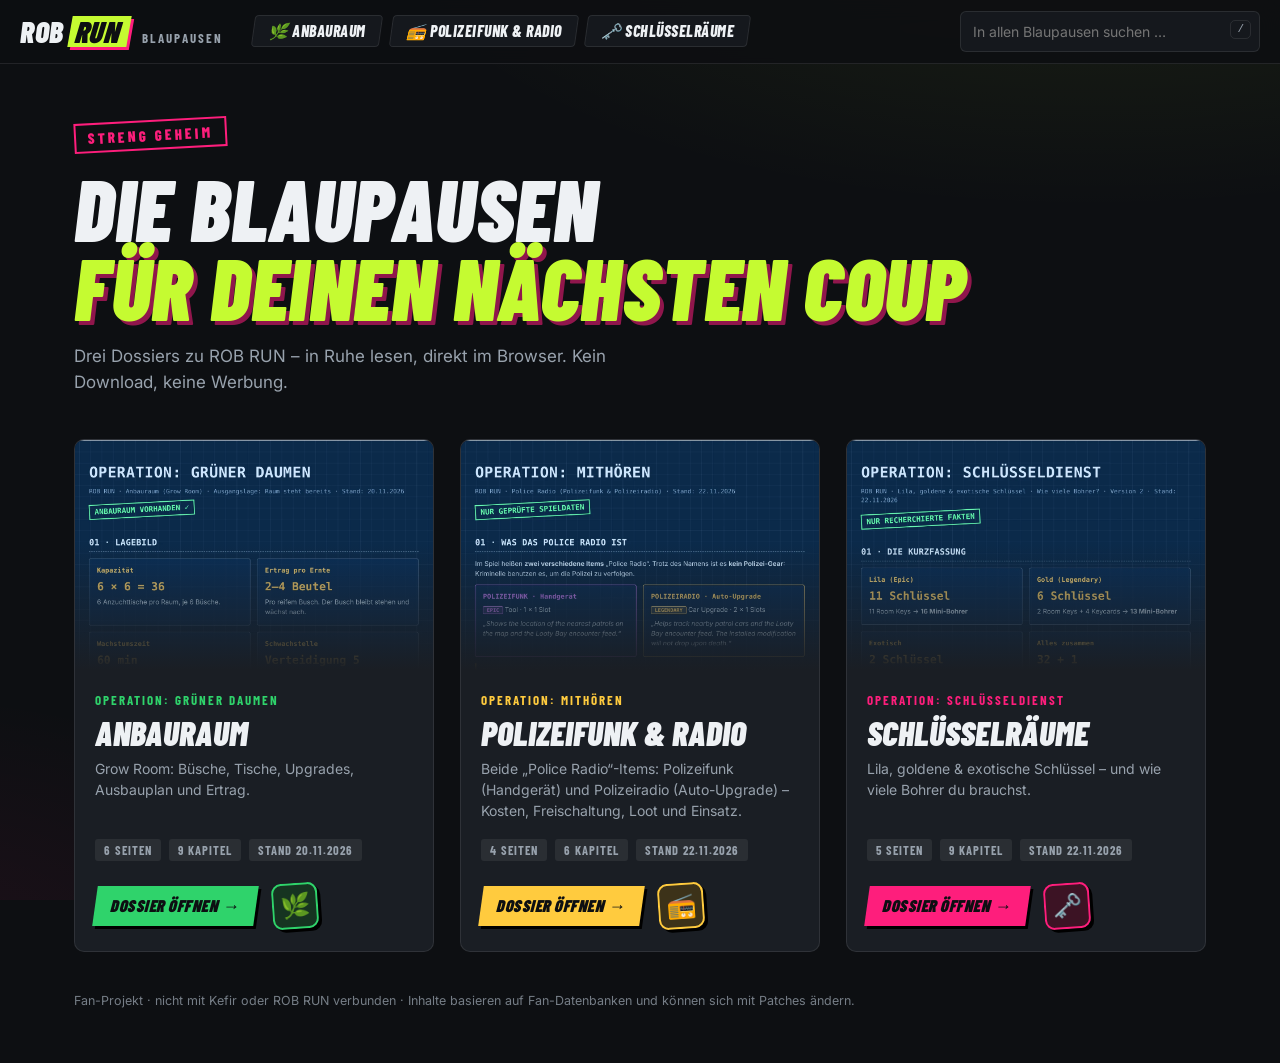
==== blaupausen/index.html @ 280334fb "Blaupausen-Viewer unter /blaupausen hinzufügen Anbauraum, Polizeifunk & Radio und Schlüsselräume als" ====
<!doctype html>
<html lang="de">
<head>
  <meta charset="utf-8">
  <meta name="viewport" content="width=device-width, initial-scale=1, viewport-fit=cover">
  <title>ROB RUN – Blaupausen</title>
  <meta name="description" content="ROB RUN Blaupausen: Anbauraum, Polizeifunk &amp; Polizeiradio und Schlüsselräume – direkt im Browser lesen.">
  <meta name="theme-color" content="#0d0f12">
  <link rel="icon" href="data:image/svg+xml,<svg xmlns='http://www.w3.org/2000/svg' viewBox='0 0 100 100'><text y='.9em' font-size='90'>📐</text></svg>">
  <link rel="preconnect" href="https://fonts.googleapis.com">
  <link rel="preconnect" href="https://fonts.gstatic.com" crossorigin>
  <link href="https://fonts.googleapis.com/css2?family=Barlow+Condensed:ital,wght@0,600;0,700;1,700;1,800;1,900&family=Inter:wght@400;500;600&display=swap" rel="stylesheet">
  <link rel="stylesheet" href="css/style.css?v=3">
</head>
<body>
  <header class="top">
    <a class="logo" href="#" aria-label="Zur Übersicht">
      <span class="logo-rob">ROB</span><span class="logo-run">RUN</span>
      <span class="logo-tag">Blaupausen</span>
    </a>
    <nav class="doc-tabs" id="docTabs" aria-label="Blaupausen"></nav>
    <div class="search">
      <input id="search" type="search" placeholder="In allen Blaupausen suchen …" autocomplete="off" aria-label="Volltextsuche">
      <kbd>/</kbd>
      <ul id="results" hidden></ul>
    </div>
  </header>

  <!-- Übersicht -->
  <main id="home" class="home" hidden>
    <section class="hero">
      <div class="stamp">Streng geheim</div>
      <h1>Die Blaupausen<br><span>für deinen nächsten Coup</span></h1>
      <p>Drei Dossiers zu ROB RUN – in Ruhe lesen, direkt im Browser. Kein Download, keine Werbung.</p>
    </section>
    <section class="cards" id="cards"></section>
    <p class="fine">Fan-Projekt · nicht mit Kefir oder ROB RUN verbunden · Inhalte basieren auf Fan-Datenbanken und können sich mit Patches ändern.</p>
  </main>

  <!-- Lesemodus -->
  <div id="reader" class="reader" hidden>
    <aside class="side" id="side">
      <div class="side-head">
        <div class="side-icon" id="sideIcon"></div>
        <div>
          <div class="side-sub" id="sideSub"></div>
          <h2 id="sideTitle"></h2>
          <div class="side-meta" id="sideMeta"></div>
        </div>
      </div>
      <div class="side-label">Kapitel</div>
      <ol class="toc" id="toc"></ol>
      <div class="side-label">Seiten</div>
      <div class="thumbs" id="thumbs"></div>
    </aside>

    <section class="stage" id="stage" tabindex="-1">
      <div class="pages" id="pages"></div>
    </section>

    <div class="bar" role="toolbar" aria-label="Ansicht">
      <button class="bar-btn only-mobile" id="sideBtn" title="Kapitel & Seiten">☰</button>
      <button class="bar-btn" id="prevBtn" title="Vorherige Seite (←)">‹</button>
      <span class="bar-page"><b id="pageNow">1</b> / <span id="pageAll">1</span></span>
      <button class="bar-btn" id="nextBtn" title="Nächste Seite (→)">›</button>
      <span class="bar-sep"></span>
      <button class="bar-btn" id="zoomOut" title="Verkleinern (−)">−</button>
      <button class="bar-btn bar-zoom" id="zoomFit" title="An Breite anpassen (0)">100 %</button>
      <button class="bar-btn" id="zoomIn" title="Vergrößern (+)">+</button>
      <span class="bar-sep"></span>
      <button class="bar-btn" id="fullBtn" title="Vollbild (F)">⛶</button>
    </div>
    <div class="progress"><i id="progress"></i></div>
  </div>

  <div class="toast" id="toast" role="status" aria-live="polite"></div>

  <script src="data/blaupausen.js?v=3"></script>
  <script src="js/app.js?v=3"></script>
</body>
</html>
---- blaupausen/css/style.css ----
:root {
  --bg: #0d0f12;
  --bg-2: #15181d;
  --card: #1a1e24;
  --line: rgba(255, 255, 255, .09);
  --text: #eef1f4;
  --muted: #98a2ad;
  --lime: #c5fb31;
  --pink: #fe1e7c;
  --yellow: #ffcb3e;
  --accent: var(--lime);
  --head: "Barlow Condensed", "Arial Narrow", Impact, sans-serif;
  --body: "Inter", "Segoe UI", system-ui, sans-serif;
  --top: 64px;
  --zoom: 1;
}

* { box-sizing: border-box; }
html, body { margin: 0; height: 100%; }
body {
  background: var(--bg); color: var(--text); font: 15px/1.5 var(--body);
  background-image:
    radial-gradient(1200px 500px at 85% -10%, rgba(197, 251, 49, .08), transparent 60%),
    radial-gradient(900px 500px at -10% 110%, rgba(254, 30, 124, .08), transparent 60%);
  background-attachment: fixed;
}
button { font: inherit; color: inherit; cursor: pointer; }
kbd { font: 11px/1 ui-monospace, Consolas, monospace; padding: 3px 6px; border-radius: 5px; border: 1px solid var(--line); color: var(--muted); }
[hidden] { display: none !important; }

/* ---------- Kopfzeile ---------- */
.top {
  position: sticky; top: 0; z-index: 50; height: var(--top);
  display: flex; align-items: center; gap: 22px; padding: 0 20px;
  background: rgba(13, 15, 18, .86); backdrop-filter: blur(12px); border-bottom: 1px solid var(--line);
}
.logo { display: flex; align-items: baseline; gap: 2px; text-decoration: none; color: var(--text); white-space: nowrap; }
.logo-rob, .logo-run { font: italic 900 30px/1 var(--head); letter-spacing: .5px; }
.logo-run {
  color: #0d0f12; background: var(--lime); padding: 0 8px 1px 6px; margin-left: 4px;
  transform: skewX(-10deg); display: inline-block; box-shadow: 3px 3px 0 var(--pink);
}
.logo-tag { margin-left: 12px; font: 700 13px var(--head); text-transform: uppercase; letter-spacing: 2px; color: var(--muted); }

/* Innenabstand, damit schräge Kanten und Schatten nicht vom Scroll-Container abgeschnitten werden */
.doc-tabs { display: flex; align-items: center; gap: 10px; flex: 1; min-width: 0; overflow-x: auto; scrollbar-width: none; padding: 8px 10px 10px 8px; }
.doc-tab {
  border: 1px solid var(--line); background: var(--bg-2); padding: 7px 14px; border-radius: 4px;
  font: italic 800 16px/1 var(--head); text-transform: uppercase; letter-spacing: .5px; white-space: nowrap;
  transform: skewX(-8deg); transition: background .15s, color .15s, border-color .15s;
}
.doc-tab > span { display: inline-block; transform: skewX(8deg); }
.doc-tab:hover { border-color: var(--c); color: var(--c); }
.doc-tab.active { background: var(--c); color: #0d0f12; border-color: transparent; box-shadow: 3px 3px 0 rgba(0,0,0,.5); }

.search { position: relative; width: 300px; flex: none; }
.search input {
  width: 100%; padding: 9px 38px 9px 12px; border-radius: 6px; border: 1px solid var(--line);
  background: var(--bg-2); color: var(--text); font: inherit; font-size: 14px; outline: none;
}
.search input:focus { border-color: var(--lime); box-shadow: 0 0 0 3px rgba(197, 251, 49, .15); }
.search kbd { position: absolute; right: 9px; top: 9px; }
#results {
  position: absolute; right: 0; top: calc(100% + 8px); width: min(460px, 92vw); max-height: 60vh; overflow: auto;
  margin: 0; padding: 6px; list-style: none; background: #161a20; border: 1px solid var(--line); border-radius: 10px;
  box-shadow: 0 24px 50px rgba(0,0,0,.55);
}
#results li { padding: 9px 11px; border-radius: 7px; cursor: pointer; }
#results li:hover, #results li[aria-selected="true"] { background: rgba(197, 251, 49, .09); }
#results .r-head { font: italic 800 14px var(--head); text-transform: uppercase; letter-spacing: .5px; color: var(--c); }
#results .r-snip { font-size: 13px; color: var(--muted); }
#results mark { background: var(--yellow); color: #111; border-radius: 2px; padding: 0 2px; }
#results .empty { color: var(--muted); cursor: default; }

/* ---------- Übersicht ---------- */
.home { max-width: 1180px; margin: 0 auto; padding: 56px 24px 40px; }
.hero { position: relative; margin-bottom: 44px; }
.hero h1 { font: italic 900 clamp(44px, 7vw, 86px)/.92 var(--head); text-transform: uppercase; margin: 0; letter-spacing: .5px; }
.hero h1 span { color: var(--lime); text-shadow: 4px 4px 0 rgba(254, 30, 124, .55); }
.hero p { color: var(--muted); font-size: 17px; max-width: 560px; margin: 18px 0 0; }
.stamp {
  display: inline-block; margin-bottom: 18px; padding: 4px 12px; border: 2px solid var(--pink); color: var(--pink);
  font: 800 15px var(--head); text-transform: uppercase; letter-spacing: 3px; transform: rotate(-3deg);
}

.cards { display: grid; grid-template-columns: repeat(auto-fill, minmax(320px, 1fr)); gap: 26px; }
.card {
  position: relative; display: flex; flex-direction: column; text-align: left; padding: 0; overflow: hidden;
  background: var(--card); border: 1px solid var(--line); border-radius: 10px; color: var(--text); text-decoration: none;
  transition: transform .2s, box-shadow .2s, border-color .2s;
}
.card:hover { transform: translateY(-6px) rotate(-.6deg); border-color: var(--c); box-shadow: 8px 8px 0 var(--c), 0 30px 60px rgba(0,0,0,.5); }
.card-cover { position: relative; height: 230px; overflow: hidden; background: #0b2340; }
.card-cover img { width: 100%; display: block; transform: scale(1.04); transform-origin: top center; transition: transform .4s; user-select: none; -webkit-user-drag: none; }
.card:hover .card-cover img { transform: scale(1.1); }
.card-cover::after { content: ""; position: absolute; inset: 0; background: linear-gradient(transparent 45%, var(--card)); }
.card-foot { display: flex; align-items: center; gap: 16px; margin-top: 14px; }
.card-icon {
  width: 46px; height: 46px; flex: none; border-radius: 10px; display: grid; place-items: center; font-size: 24px;
  background: color-mix(in srgb, var(--c) 18%, #111); box-shadow: inset 0 0 0 2px var(--c), 3px 3px 0 #000;
  transform: rotate(-4deg); transition: transform .2s;
}
.card:hover .card-icon { transform: rotate(4deg) scale(1.08); }
.card-body { padding: 22px 20px 22px; display: flex; flex-direction: column; gap: 8px; flex: 1; }
.card-sub { font: 700 13px var(--head); text-transform: uppercase; letter-spacing: 2px; color: var(--c); }
.card h3 { margin: 0; font: italic 900 34px/1 var(--head); text-transform: uppercase; }
.card p { margin: 0; color: var(--muted); font-size: 14px; }
.card-meta { display: flex; gap: 8px; flex-wrap: wrap; margin-top: auto; padding-top: 10px; }
.pill { font: 700 12.5px var(--head); text-transform: uppercase; letter-spacing: 1px; padding: 3px 9px; border-radius: 3px; background: rgba(255,255,255,.07); color: var(--muted); }
.card-go {
  padding: 9px 16px; background: var(--c); color: #0d0f12;
  font: italic 900 17px var(--head); text-transform: uppercase; letter-spacing: .5px; transform: skewX(-8deg);
  box-shadow: 3px 3px 0 #000;
}
.fine { color: var(--muted); font-size: 12.5px; margin-top: 40px; opacity: .75; }

/* ---------- Lesemodus ---------- */
.reader { display: grid; grid-template-columns: 300px 1fr; height: calc(100vh - var(--top)); height: calc(100dvh - var(--top)); }
.side { overflow-y: auto; border-right: 1px solid var(--line); background: rgba(21, 24, 29, .8); padding: 20px 16px 90px; scrollbar-width: thin; }
.side-head { display: flex; gap: 12px; align-items: flex-start; margin-bottom: 18px; }
.side-icon { width: 46px; height: 46px; flex: none; border-radius: 9px; display: grid; place-items: center; font-size: 24px; background: var(--c); box-shadow: 3px 3px 0 #000; transform: rotate(-4deg); }
.side-sub { font: 700 12px var(--head); text-transform: uppercase; letter-spacing: 2px; color: var(--c); }
.side h2 { margin: 0; font: italic 900 28px/1 var(--head); text-transform: uppercase; }
.side-meta { color: var(--muted); font-size: 12.5px; margin-top: 4px; }
.side-label { font: 700 12px var(--head); text-transform: uppercase; letter-spacing: 2px; color: var(--muted); margin: 18px 0 8px; }

.toc { list-style: none; margin: 0; padding: 0; display: grid; gap: 2px; }
.toc button {
  width: 100%; display: flex; gap: 10px; align-items: baseline; text-align: left; border: 0; background: none;
  padding: 7px 9px; border-radius: 6px; font-size: 13.5px; color: #cfd6dd;
}
.toc button:hover { background: rgba(255,255,255,.05); }
.toc button.active { background: color-mix(in srgb, var(--c) 14%, transparent); color: var(--text); }
.toc b {
  flex: none; min-width: 30px; padding: 2px 0 1px; border-radius: 4px; text-align: center;
  font: 800 15px/1.2 var(--head); letter-spacing: .5px; font-variant-numeric: tabular-nums;
  color: #fff; background: rgba(255, 255, 255, .1); box-shadow: inset 0 0 0 1px rgba(255, 255, 255, .14);
}
.toc button:hover b { background: rgba(255, 255, 255, .16); }
.toc button.active b { background: var(--c); color: #0d0f12; box-shadow: 2px 2px 0 #000; }
.toc small { margin-left: auto; color: var(--muted); font-size: 11.5px; }

.thumbs { display: grid; grid-template-columns: repeat(3, 1fr); gap: 8px; }
.thumb { position: relative; border: 2px solid transparent; border-radius: 5px; padding: 0; overflow: hidden; background: #0b2340; aspect-ratio: 1312 / 1855; }
.thumb img { width: 100%; height: 100%; object-fit: cover; display: block; user-select: none; -webkit-user-drag: none; }
.thumb span { position: absolute; right: 4px; bottom: 4px; font: 800 12px var(--head); background: rgba(0,0,0,.75); padding: 0 5px; border-radius: 3px; }
.thumb.active { border-color: var(--c); box-shadow: 0 0 0 2px rgba(0,0,0,.6); }

.stage { overflow: auto; outline: none; scroll-behavior: smooth; position: relative; }
.pages { display: flex; flex-direction: column; align-items: center; gap: 22px; padding: 26px 20px 110px; min-width: min-content; }
.page {
  position: relative; width: calc(min(900px, 100%) * var(--zoom)); max-width: none; flex: none;
  border-radius: 6px; overflow: hidden; background: #0b2340; box-shadow: 0 20px 50px rgba(0,0,0,.55), 0 0 0 1px var(--line);
  aspect-ratio: 1312 / 1855;
}
.page img { width: 100%; height: 100%; display: block; user-select: none; -webkit-user-drag: none; pointer-events: none; }
.page::after { content: ""; position: absolute; inset: 0; } /* Schutzschicht gegen Rechtsklick → Bild speichern */
.page-no { position: absolute; left: 10px; top: 10px; z-index: 2; font: 800 12px var(--head); letter-spacing: 1px; padding: 2px 8px; border-radius: 3px; background: rgba(0,0,0,.6); color: var(--muted); }
.page.flash { animation: flash 1.2s ease; }
@keyframes flash { 0%, 100% { box-shadow: 0 20px 50px rgba(0,0,0,.55), 0 0 0 1px var(--line); } 30% { box-shadow: 0 0 0 4px var(--c), 0 20px 50px rgba(0,0,0,.55); } }

.bar {
  position: fixed; left: calc(50% + 150px); bottom: 20px; transform: translateX(-50%); z-index: 40;
  display: flex; align-items: center; gap: 4px; padding: 6px; border-radius: 10px;
  background: rgba(22, 26, 32, .92); border: 1px solid var(--line); backdrop-filter: blur(10px); box-shadow: 0 16px 40px rgba(0,0,0,.5);
}
.bar-btn { min-width: 38px; height: 38px; border: 0; border-radius: 7px; background: transparent; font-size: 20px; padding: 0 8px; }
.bar-btn:hover { background: rgba(255,255,255,.08); }
.bar-zoom { font: 700 14px var(--head); letter-spacing: 1px; min-width: 64px; }
.bar-page { font: 700 16px var(--head); letter-spacing: 1px; color: var(--muted); padding: 0 6px; white-space: nowrap; }
.bar-page b { color: var(--text); font-size: 18px; }
.bar-sep { width: 1px; height: 22px; background: var(--line); margin: 0 4px; }
.progress { position: fixed; left: 300px; right: 0; top: var(--top); height: 3px; z-index: 45; }
.progress i { display: block; height: 100%; width: 0; background: var(--c); transition: width .15s; }

.toast {
  position: fixed; left: 50%; top: 84px; transform: translate(-50%, -10px); opacity: 0; z-index: 100; pointer-events: none;
  background: #1c2128; border: 1px solid var(--lime); padding: 9px 16px; border-radius: 8px; transition: opacity .2s, transform .2s;
}
.toast.show { opacity: 1; transform: translate(-50%, 0); }

.only-mobile { display: none; }

/* ---------- Mobil ---------- */
@media (max-width: 900px) {
  :root { --top: 112px; }
  .top { flex-wrap: wrap; height: auto; min-height: var(--top); padding: 10px 14px; gap: 10px 14px; }
  .doc-tabs { order: 3; flex-basis: 100%; }
  .search { width: auto; flex: 1; }
  .search kbd { display: none; }
  .logo-tag { display: none; }
  .reader { grid-template-columns: 1fr; }
  .side {
    position: fixed; left: 0; top: var(--top); bottom: 0; width: min(320px, 86vw); z-index: 60;
    transform: translateX(-105%); transition: transform .25s; background: #15181d; box-shadow: 20px 0 50px rgba(0,0,0,.5);
  }
  .side.open { transform: none; }
  .bar { left: 50%; bottom: 12px; }
  .bar-sep:last-of-type, #fullBtn { display: none; }
  .progress { left: 0; }
  .pages { padding: 14px 10px 100px; gap: 14px; }
  .only-mobile { display: inline-block; }
  .home { padding-top: 34px; }
}
@media print { body * { display: none !important; } }
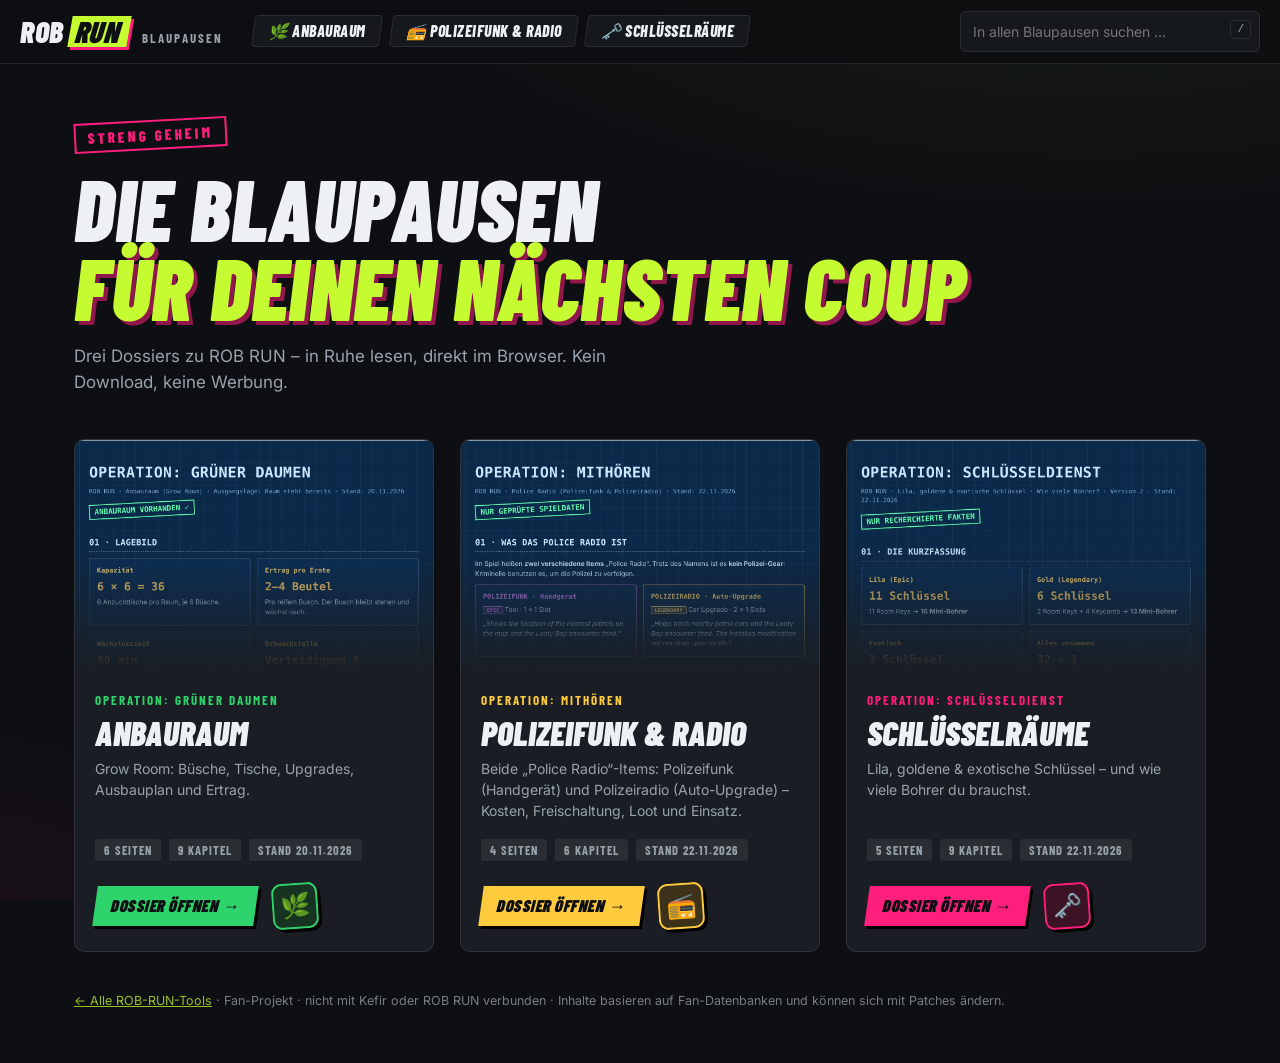
==== commit 7603c4d4: "Sammel-Repo „robrun“: Startseite, Karte nach /karte - Neue Startseite mit Kacheln für Karte und Blau" ====
--- a/blaupausen/index.html
+++ b/blaupausen/index.html
@@ -34,7 +34,7 @@
       <p>Drei Dossiers zu ROB RUN – in Ruhe lesen, direkt im Browser. Kein Download, keine Werbung.</p>
     </section>
     <section class="cards" id="cards"></section>
-    <p class="fine">Fan-Projekt · nicht mit Kefir oder ROB RUN verbunden · Inhalte basieren auf Fan-Datenbanken und können sich mit Patches ändern.</p>
+    <p class="fine"><a href="../" style="color:var(--lime)">← Alle ROB-RUN-Tools</a> · Fan-Projekt · nicht mit Kefir oder ROB RUN verbunden · Inhalte basieren auf Fan-Datenbanken und können sich mit Patches ändern.</p>
   </main>
 
   <!-- Lesemodus -->
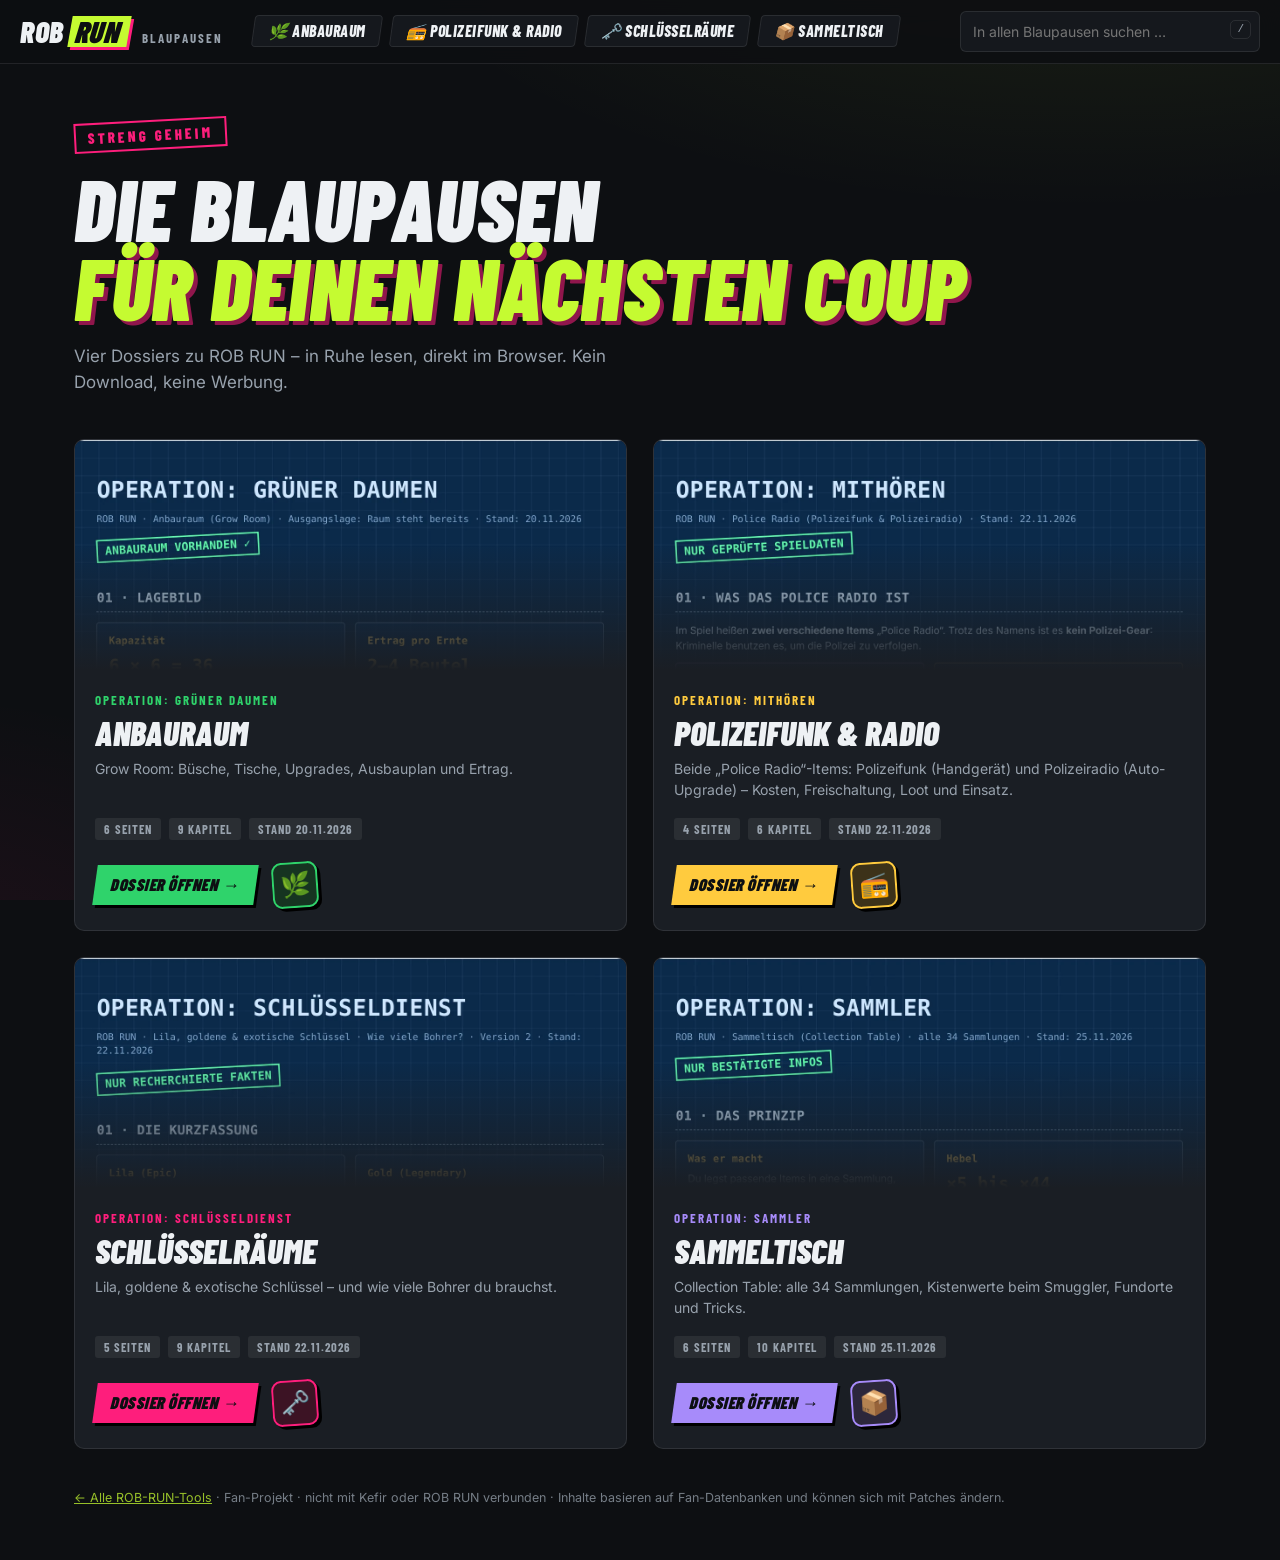
==== commit 75056cba: "Blaupausen: neues Dossier „Sammeltisch“ (Operation: Sammler) - 6 Seiten, 10 Kapitel, eigene Farbe (V" ====
--- a/blaupausen/index.html
+++ b/blaupausen/index.html
@@ -4,13 +4,13 @@
   <meta charset="utf-8">
   <meta name="viewport" content="width=device-width, initial-scale=1, viewport-fit=cover">
   <title>ROB RUN – Blaupausen</title>
-  <meta name="description" content="ROB RUN Blaupausen: Anbauraum, Polizeifunk &amp; Polizeiradio und Schlüsselräume – direkt im Browser lesen.">
+  <meta name="description" content="ROB RUN Blaupausen: Anbauraum, Polizeifunk &amp; Polizeiradio, Schlüsselräume und Sammeltisch – direkt im Browser lesen.">
   <meta name="theme-color" content="#0d0f12">
   <link rel="icon" href="data:image/svg+xml,<svg xmlns='http://www.w3.org/2000/svg' viewBox='0 0 100 100'><text y='.9em' font-size='90'>📐</text></svg>">
   <link rel="preconnect" href="https://fonts.googleapis.com">
   <link rel="preconnect" href="https://fonts.gstatic.com" crossorigin>
   <link href="https://fonts.googleapis.com/css2?family=Barlow+Condensed:ital,wght@0,600;0,700;1,700;1,800;1,900&family=Inter:wght@400;500;600&display=swap" rel="stylesheet">
-  <link rel="stylesheet" href="css/style.css?v=3">
+  <link rel="stylesheet" href="css/style.css?v=5">
 </head>
 <body>
   <header class="top">
@@ -31,7 +31,7 @@
     <section class="hero">
       <div class="stamp">Streng geheim</div>
       <h1>Die Blaupausen<br><span>für deinen nächsten Coup</span></h1>
-      <p>Drei Dossiers zu ROB RUN – in Ruhe lesen, direkt im Browser. Kein Download, keine Werbung.</p>
+      <p>Vier Dossiers zu ROB RUN – in Ruhe lesen, direkt im Browser. Kein Download, keine Werbung.</p>
     </section>
     <section class="cards" id="cards"></section>
     <p class="fine"><a href="../" style="color:var(--lime)">← Alle ROB-RUN-Tools</a> · Fan-Projekt · nicht mit Kefir oder ROB RUN verbunden · Inhalte basieren auf Fan-Datenbanken und können sich mit Patches ändern.</p>
@@ -75,7 +75,7 @@
 
   <div class="toast" id="toast" role="status" aria-live="polite"></div>
 
-  <script src="data/blaupausen.js?v=3"></script>
-  <script src="js/app.js?v=3"></script>
+  <script src="data/blaupausen.js?v=5"></script>
+  <script src="js/app.js?v=5"></script>
 </body>
 </html>
--- a/blaupausen/css/style.css
+++ b/blaupausen/css/style.css
@@ -83,7 +83,7 @@
   font: 800 15px var(--head); text-transform: uppercase; letter-spacing: 3px; transform: rotate(-3deg);
 }
 
-.cards { display: grid; grid-template-columns: repeat(auto-fill, minmax(320px, 1fr)); gap: 26px; }
+.cards { display: grid; grid-template-columns: repeat(auto-fit, minmax(min(100%, 420px), 1fr)); gap: 26px; }
 .card {
   position: relative; display: flex; flex-direction: column; text-align: left; padding: 0; overflow: hidden;
   background: var(--card); border: 1px solid var(--line); border-radius: 10px; color: var(--text); text-decoration: none;
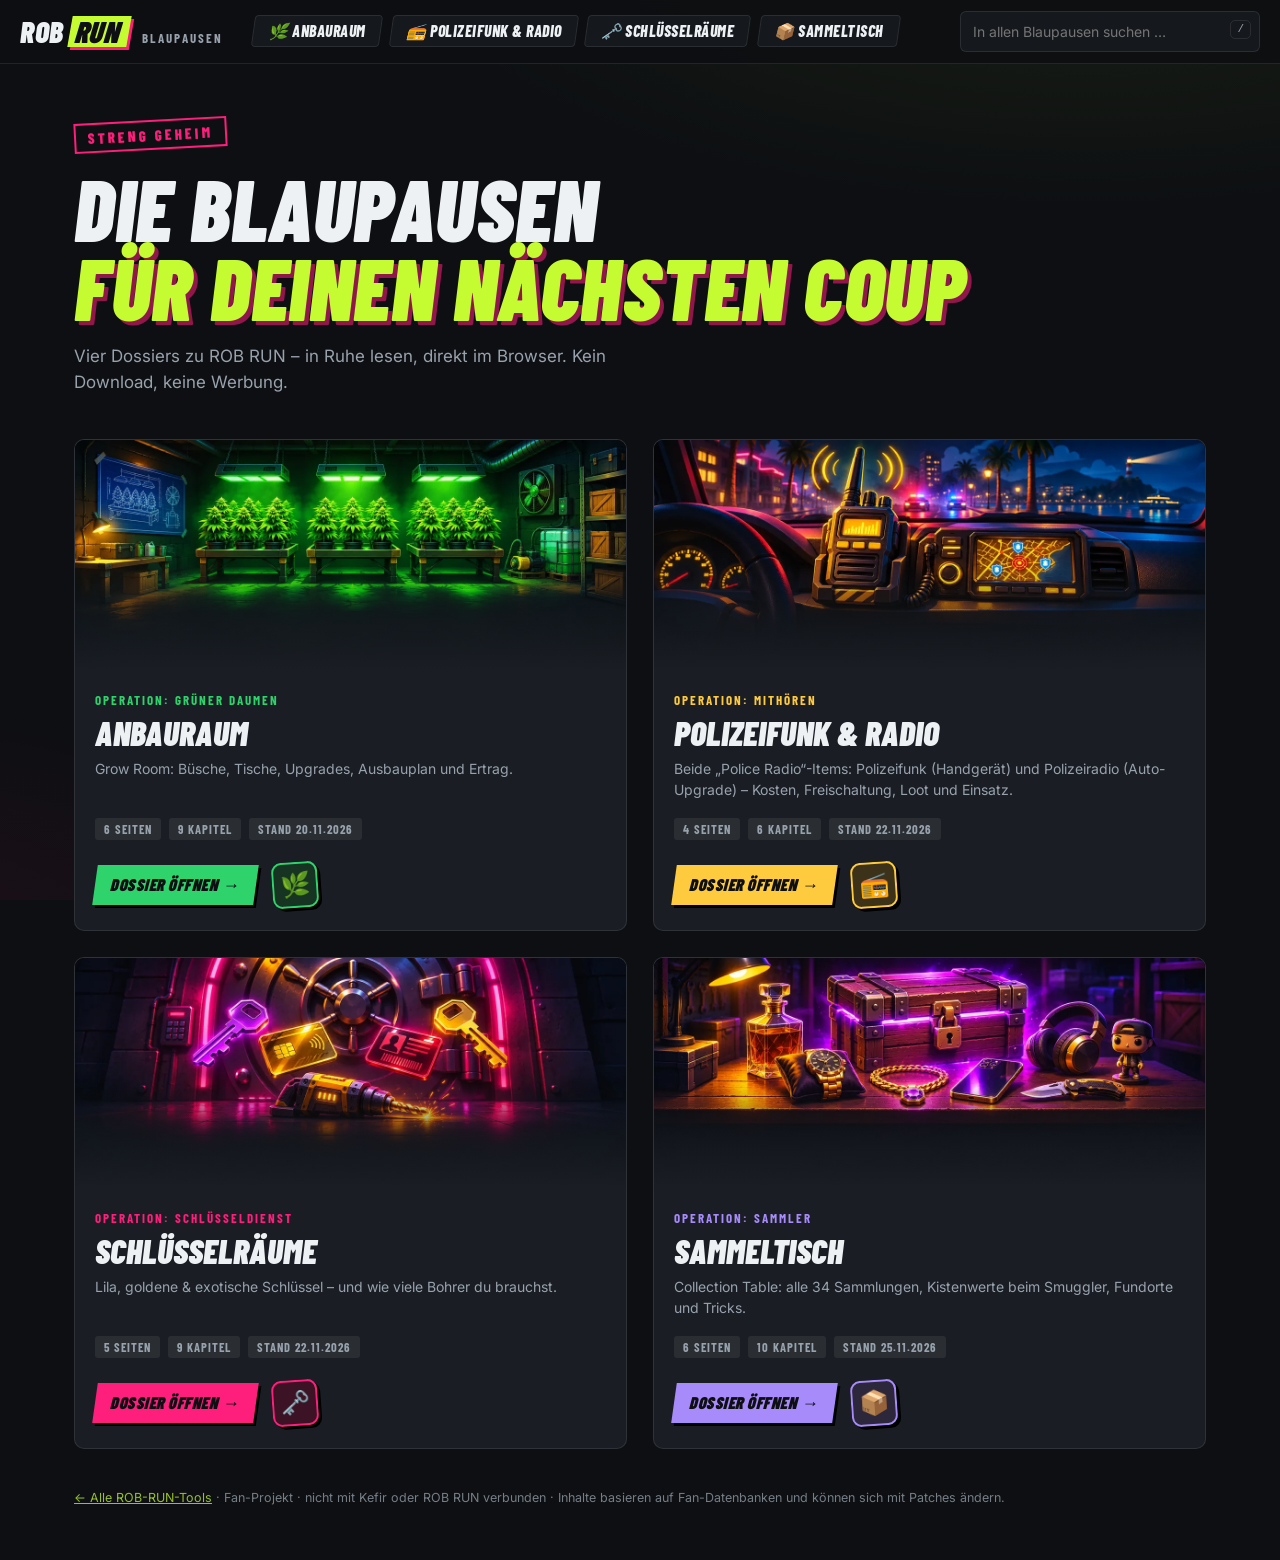
==== commit 6ca6bcc8: "Blaupausen: eigene Titelbilder für die vier Dossier-Karten 1200×500 WebP in blaupausen/covers/, mitt" ====
--- a/blaupausen/index.html
+++ b/blaupausen/index.html
@@ -10,7 +10,7 @@
   <link rel="preconnect" href="https://fonts.googleapis.com">
   <link rel="preconnect" href="https://fonts.gstatic.com" crossorigin>
   <link href="https://fonts.googleapis.com/css2?family=Barlow+Condensed:ital,wght@0,600;0,700;1,700;1,800;1,900&family=Inter:wght@400;500;600&display=swap" rel="stylesheet">
-  <link rel="stylesheet" href="css/style.css?v=5">
+  <link rel="stylesheet" href="css/style.css?v=6">
 </head>
 <body>
   <header class="top">
@@ -75,7 +75,7 @@
 
   <div class="toast" id="toast" role="status" aria-live="polite"></div>
 
-  <script src="data/blaupausen.js?v=5"></script>
-  <script src="js/app.js?v=5"></script>
+  <script src="data/blaupausen.js?v=6"></script>
+  <script src="js/app.js?v=6"></script>
 </body>
 </html>
--- a/blaupausen/css/style.css
+++ b/blaupausen/css/style.css
@@ -90,10 +90,15 @@
   transition: transform .2s, box-shadow .2s, border-color .2s;
 }
 .card:hover { transform: translateY(-6px) rotate(-.6deg); border-color: var(--c); box-shadow: 8px 8px 0 var(--c), 0 30px 60px rgba(0,0,0,.5); }
-.card-cover { position: relative; height: 230px; overflow: hidden; background: #0b2340; }
-.card-cover img { width: 100%; display: block; transform: scale(1.04); transform-origin: top center; transition: transform .4s; user-select: none; -webkit-user-drag: none; }
-.card:hover .card-cover img { transform: scale(1.1); }
-.card-cover::after { content: ""; position: absolute; inset: 0; background: linear-gradient(transparent 45%, var(--card)); }
+/* Titelbilder 1200×500 (2,4:1) – Motiv mittig, wird je nach Bildschirm sauber beschnitten */
+.card-cover { position: relative; height: 230px; overflow: hidden; background: #0d0f12; }
+.card-cover img {
+  width: 100%; height: 100%; display: block; object-fit: cover; object-position: center 40%;
+  transition: transform .4s; user-select: none; -webkit-user-drag: none;
+}
+.card-cover img.page-fallback { height: auto; object-fit: initial; } /* falls ein Titelbild fehlt: PDF-Seite */
+.card:hover .card-cover img { transform: scale(1.05); }
+.card-cover::after { content: ""; position: absolute; inset: 0; background: linear-gradient(transparent 55%, var(--card)); }
 .card-foot { display: flex; align-items: center; gap: 16px; margin-top: 14px; }
 .card-icon {
   width: 46px; height: 46px; flex: none; border-radius: 10px; display: grid; place-items: center; font-size: 24px;
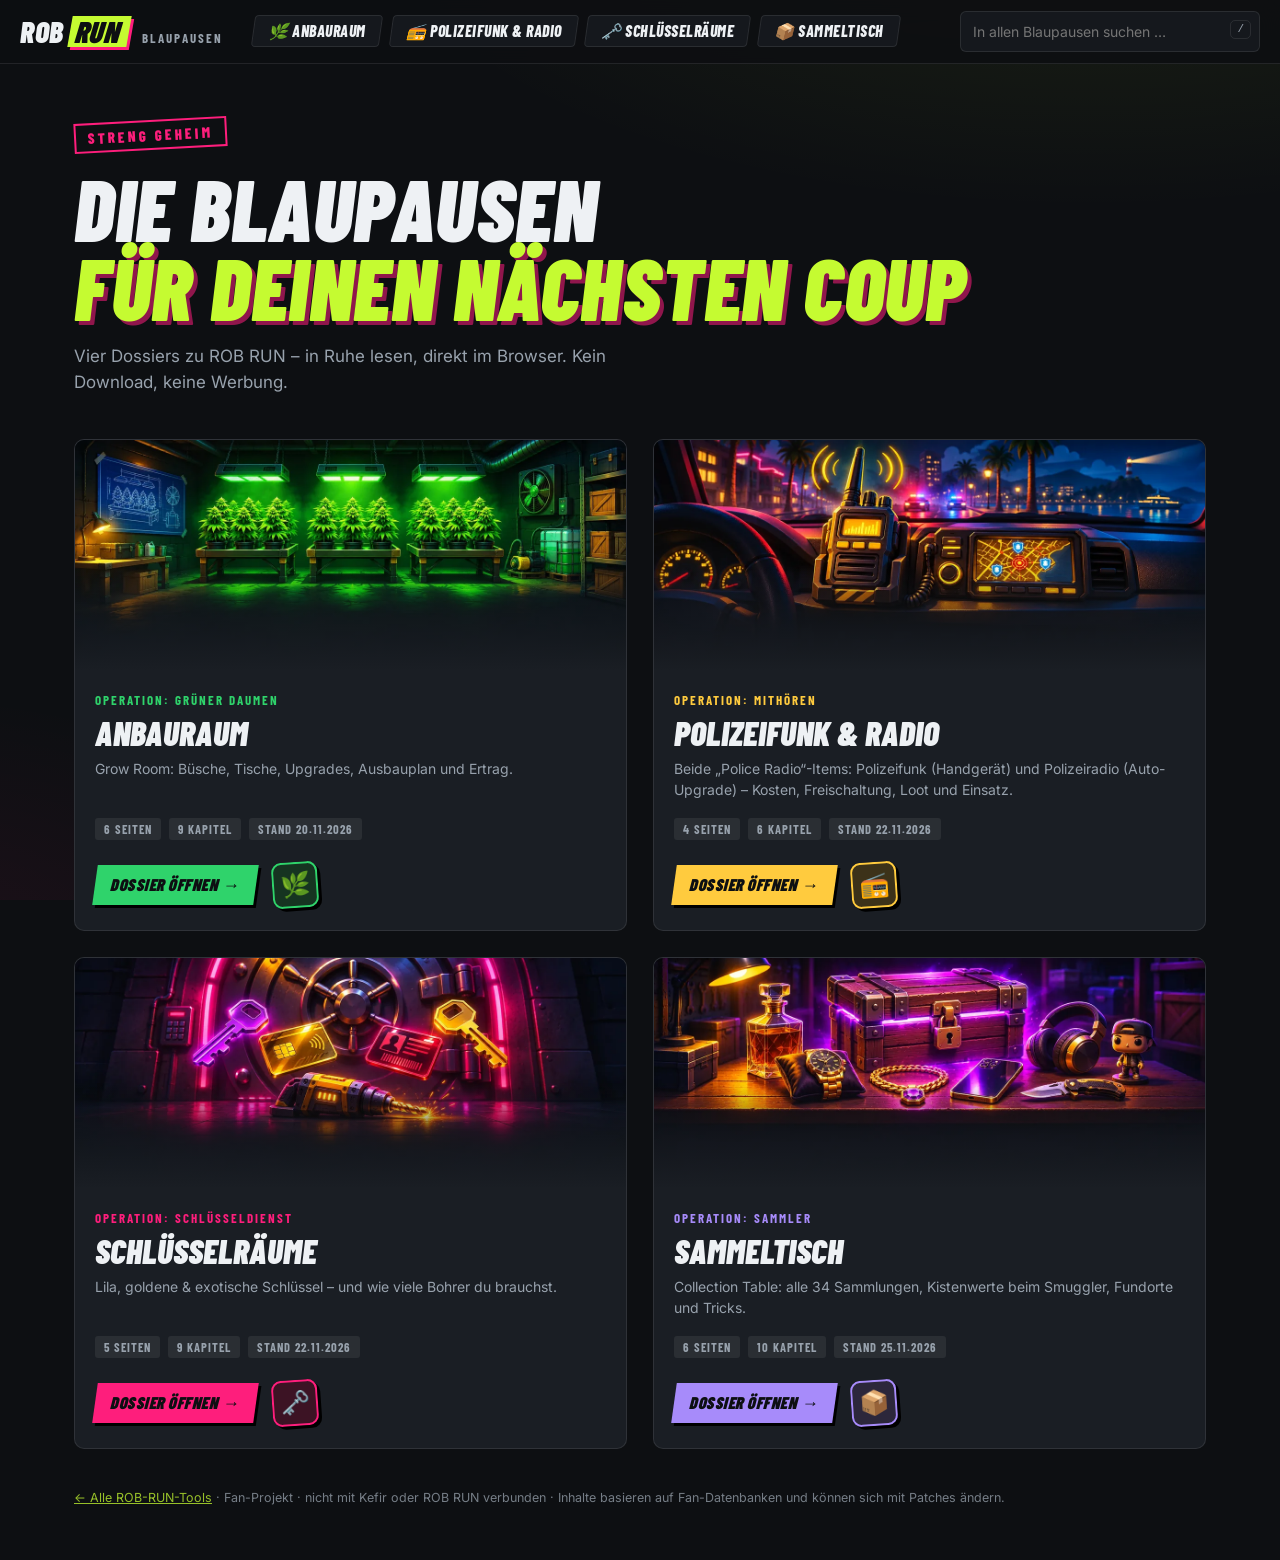
==== commit 86bce108: "Karten-Hover: Titelbild ohne Animation, keine Drehung mehr Behebt die Linie an der Bildunterkante un" ====
--- a/blaupausen/index.html
+++ b/blaupausen/index.html
@@ -10,7 +10,7 @@
   <link rel="preconnect" href="https://fonts.googleapis.com">
   <link rel="preconnect" href="https://fonts.gstatic.com" crossorigin>
   <link href="https://fonts.googleapis.com/css2?family=Barlow+Condensed:ital,wght@0,600;0,700;1,700;1,800;1,900&family=Inter:wght@400;500;600&display=swap" rel="stylesheet">
-  <link rel="stylesheet" href="css/style.css?v=6">
+  <link rel="stylesheet" href="css/style.css?v=7">
 </head>
 <body>
   <header class="top">
@@ -75,7 +75,7 @@
 
   <div class="toast" id="toast" role="status" aria-live="polite"></div>
 
-  <script src="data/blaupausen.js?v=6"></script>
-  <script src="js/app.js?v=6"></script>
+  <script src="data/blaupausen.js?v=7"></script>
+  <script src="js/app.js?v=7"></script>
 </body>
 </html>
--- a/blaupausen/css/style.css
+++ b/blaupausen/css/style.css
@@ -89,16 +89,16 @@
   background: var(--card); border: 1px solid var(--line); border-radius: 10px; color: var(--text); text-decoration: none;
   transition: transform .2s, box-shadow .2s, border-color .2s;
 }
-.card:hover { transform: translateY(-6px) rotate(-.6deg); border-color: var(--c); box-shadow: 8px 8px 0 var(--c), 0 30px 60px rgba(0,0,0,.5); }
-/* Titelbilder 1200×500 (2,4:1) – Motiv mittig, wird je nach Bildschirm sauber beschnitten */
-.card-cover { position: relative; height: 230px; overflow: hidden; background: #0d0f12; }
+/* Hover: nur anheben (ganze Pixel, keine Drehung) – so bleibt alles scharf */
+.card:hover { transform: translateY(-6px); border-color: var(--c); box-shadow: 8px 8px 0 var(--c), 0 30px 60px rgba(0,0,0,.5); }
+/* Titelbilder 1200×500 (2,4:1) – Motiv mittig, ohne Hover-Animation */
+.card-cover { position: relative; height: 230px; overflow: hidden; background: var(--card); }
 .card-cover img {
   width: 100%; height: 100%; display: block; object-fit: cover; object-position: center 40%;
-  transition: transform .4s; user-select: none; -webkit-user-drag: none;
+  user-select: none; -webkit-user-drag: none;
 }
 .card-cover img.page-fallback { height: auto; object-fit: initial; } /* falls ein Titelbild fehlt: PDF-Seite */
-.card:hover .card-cover img { transform: scale(1.05); }
-.card-cover::after { content: ""; position: absolute; inset: 0; background: linear-gradient(transparent 55%, var(--card)); }
+.card-cover::after { content: ""; position: absolute; inset: 0 0 -1px; background: linear-gradient(transparent 55%, var(--card)); }
 .card-foot { display: flex; align-items: center; gap: 16px; margin-top: 14px; }
 .card-icon {
   width: 46px; height: 46px; flex: none; border-radius: 10px; display: grid; place-items: center; font-size: 24px;
